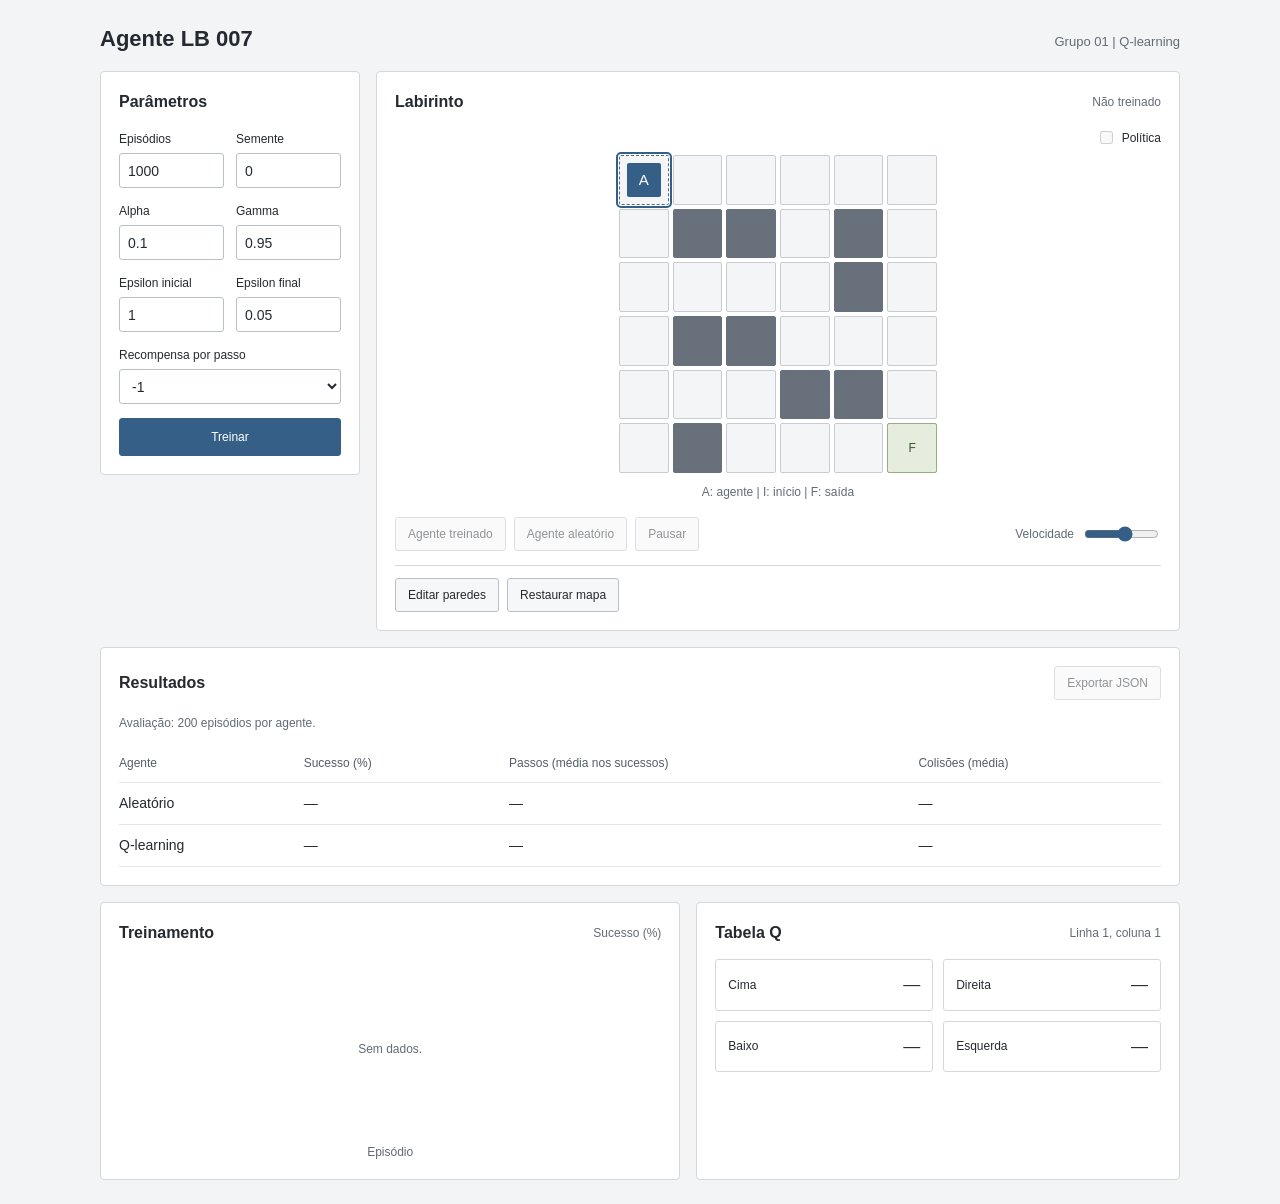
==== web/index.html @ 2b72aa5e "Adiciona interface do labirinto" ====
<!doctype html>
<html lang="pt-BR">
<head>
  <meta charset="UTF-8">
  <meta name="viewport" content="width=device-width, initial-scale=1">
  <title>Agente LB 007</title>
  <link rel="stylesheet" href="style.css">
  <script src="app.js" defer></script>
</head>
<body>
  <header><h1>Agente LB 007</h1><span>Grupo 01 | Q-learning</span></header>
  <main>
    <div class="workspace">
      <section class="panel controls">
        <h2>Parâmetros</h2>
        <form id="settings">
          <div class="field"><label for="episodes">Episódios</label><input id="episodes" type="number" min="1" max="5000" step="1" value="1000" required></div>
          <div class="field"><label for="seed">Semente</label><input id="seed" type="number" min="0" max="2147483647" step="1" value="0" required></div>
          <div class="field"><label for="alpha">Alpha</label><input id="alpha" type="number" min="0.001" max="1" step="any" value="0.1" required></div>
          <div class="field"><label for="gamma">Gamma</label><input id="gamma" type="number" min="0" max="0.999" step="any" value="0.95" required></div>
          <div class="field"><label for="epsilon_start">Epsilon inicial</label><input id="epsilon_start" type="number" min="0" max="1" step="any" value="1" required></div>
          <div class="field"><label for="epsilon_end">Epsilon final</label><input id="epsilon_end" type="number" min="0" max="1" step="any" value="0.05" required></div>
          <div class="field full"><label for="step_reward">Recompensa por passo</label><select id="step_reward"><option value="-1">-1</option><option value="-0.1">-0,1</option></select></div>
          <button class="primary full" id="train" type="submit">Treinar</button>
        </form>
        <p id="status" class="status" role="status" aria-live="polite"></p>
      </section>
      <section class="panel arena">
        <div class="section-title"><h2>Labirinto</h2><span id="model-state" class="muted">Não treinado</span></div>
        <div class="board-toolbar"><label class="checkbox"><input id="policy" type="checkbox" disabled> Política</label></div>
        <div id="board" class="board" aria-label="Labirinto"></div>
        <p class="legend">A: agente | I: início | F: saída</p>
        <div class="playbar">
          <button id="play-trained" disabled>Agente treinado</button>
          <button id="play-random" disabled>Agente aleatório</button>
          <button id="pause" disabled>Pausar</button>
          <label for="speed" class="speed-label">Velocidade <input id="speed" type="range" min="1" max="10" value="6"></label>
        </div>
        <p class="run-strip" id="run-status" role="status"></p>
        <div class="map-tools"><button id="edit" aria-pressed="false">Editar paredes</button><button id="reset">Restaurar mapa</button><span id="map-hint" class="muted"></span></div>
      </section>
    </div>
    <section class="panel comparison">
      <div class="section-title"><h2>Resultados</h2><button id="download" disabled>Exportar JSON</button></div>
      <p class="muted" id="evaluation-note">Avaliação: 200 episódios por agente.</p>
      <div class="table-scroll"><table class="metrics">
        <thead><tr><th>Agente</th><th>Sucesso (%)</th><th>Passos (média nos sucessos)</th><th>Colisões (média)</th></tr></thead>
        <tbody>
          <tr><th>Aleatório</th><td id="random-success">—</td><td id="random-steps">—</td><td id="random-collisions">—</td></tr>
          <tr><th>Q-learning</th><td id="trained-success">—</td><td id="trained-steps">—</td><td id="trained-collisions">—</td></tr>
        </tbody>
      </table></div>
      <p class="muted" id="takeaway"></p>
    </section>
    <div class="insights">
      <section class="panel learning">
        <div class="section-title"><h2>Treinamento</h2><span class="muted">Sucesso (%)</span></div>
        <div id="chart" class="chart"><p class="muted">Sem dados.</p></div>
        <p class="chart-axis">Episódio</p>
      </section>
      <section class="panel q-panel">
        <div class="section-title"><h2>Tabela Q</h2><span id="selected-state" class="muted">Linha 1, coluna 1</span></div>
        <div class="q-grid" id="q-values"></div>
        <p id="q-note" class="muted"></p>
      </section>
    </div>
  </main>
</body>
</html>
---- web/style.css ----
:root {
  color-scheme: light;
  --background: #f3f4f6;
  --surface: #fff;
  --border: #d4d8dd;
  --text: #252a30;
  --muted: #626b76;
  --accent: #365f88;
}

* { box-sizing: border-box; }
body { margin: 0; background: var(--background); color: var(--text); font: 14px/1.5 Arial, sans-serif; }
header, main { max-width: 1120px; margin: auto; }
header { display: flex; align-items: baseline; justify-content: space-between; gap: 16px; padding: 22px 20px 16px; }
header span { color: var(--muted); font-size: 13px; }
h1, h2, p { margin: 0; }
h1 { font-size: 22px; font-weight: 600; }
h2 { font-size: 16px; font-weight: 600; }
main { padding: 0 20px 24px; }
.workspace { display: grid; grid-template-columns: 260px minmax(0, 1fr); gap: 16px; align-items: start; }
.panel { background: var(--surface); border: 1px solid var(--border); border-radius: 4px; padding: 18px; }
.section-title { display: flex; justify-content: space-between; gap: 12px; align-items: center; margin-bottom: 14px; }
.muted, .legend, .chart-axis { color: var(--muted); font-size: 12px; }
.controls h2 { margin-bottom: 16px; }
form { display: grid; grid-template-columns: 1fr 1fr; gap: 14px 12px; }
.full { grid-column: 1 / -1; }
label { display: block; margin-bottom: 5px; font-size: 12px; }
input, select, button { font: inherit; }
input[type=number], select { width: 100%; min-width: 0; height: 35px; padding: 5px 8px; border: 1px solid #b8bfc7; border-radius: 3px; color: var(--text); background: #fff; }
button { color: var(--text); background: #f6f7f8; border: 1px solid #b8bfc7; border-radius: 3px; padding: 7px 12px; cursor: pointer; font-size: 12px; }
button:hover:not(:disabled) { background: #e9edf1; }
button:disabled { opacity: .5; cursor: not-allowed; }
button:focus-visible, input:focus-visible, select:focus-visible { outline: 2px solid var(--accent); outline-offset: 2px; }
.primary { background: var(--accent); border-color: var(--accent); color: white; padding: 9px 12px; }
.primary:hover:not(:disabled) { background: #284e73; }
.status { color: var(--muted); font-size: 12px; margin-top: 12px; }
.status:empty, #q-note:empty, #takeaway:empty, .run-strip:empty { display: none; }
.status.error { color: #a12d2d; }
.board-toolbar { display: flex; justify-content: flex-end; margin-bottom: 8px; }
.checkbox { display: flex; align-items: center; gap: 6px; margin: 0; }
.checkbox input, input[type=range] { accent-color: var(--accent); }
.board { display: grid; gap: 4px; width: min(100%, 318px); margin: auto; aspect-ratio: 1; }
.cell { position: relative; display: flex; align-items: center; justify-content: center; aspect-ratio: 1; padding: 0; border: 1px solid #c6ccd2; background: #f4f5f6; border-radius: 2px; color: #596674; font-size: 12px; }
.cell.wall { background: #68717b; border-color: #68717b; }
.cell.start { border: 1px dashed #526a81; }
.cell.goal { background: #e6eddf; border-color: #97ab83; color: #3c5830; }
.cell.visited { background: #dce7f0; }
.cell.selected { outline: 2px solid #365f88; outline-offset: 1px; z-index: 1; }
.cell.agent::after { content: 'A'; position: absolute; display: grid; place-items: center; width: 70%; height: 70%; color: #fff; background: #365f88; border-radius: 2px; font-size: 15px; }
.legend { text-align: center; margin-top: 10px; }
.playbar, .map-tools { display: flex; gap: 8px; align-items: center; flex-wrap: wrap; }
.playbar { margin-top: 16px; }
.speed-label { display: flex; align-items: center; gap: 8px; margin: 0 0 0 auto; color: var(--muted); }
.speed-label input { width: 75px; }
.run-strip { font-size: 12px; margin-top: 12px; }
.map-tools { border-top: 1px solid var(--border); padding-top: 12px; margin-top: 14px; }
.map-tools button[aria-pressed=true] { background: #dce7f0; border-color: var(--accent); }
.comparison { margin-top: 16px; }
.table-scroll { overflow-x: auto; }
.metrics { border-collapse: collapse; width: 100%; text-align: left; margin-top: 12px; }
.metrics th, .metrics td { padding: 10px 12px; border-bottom: 1px solid #e1e4e8; }
.metrics thead th { font-size: 12px; color: #535e69; font-weight: 500; }
.metrics tbody th { font-weight: 500; }
.metrics th:first-child { padding-left: 0; }
.metrics td { font-variant-numeric: tabular-nums; }
#takeaway { margin-top: 12px; }
.insights { display: grid; grid-template-columns: 1.2fr 1fr; gap: 16px; margin-top: 16px; }
.chart { height: 180px; display: flex; align-items: center; justify-content: center; }
.chart svg { display: block; width: 100%; height: 100%; }
.chart-axis { text-align: center; margin-top: 4px; }
.q-grid { display: grid; grid-template-columns: 1fr 1fr; gap: 10px; }
.q-value { border: 1px solid var(--border); border-radius: 3px; padding: 12px; display: flex; align-items: center; justify-content: space-between; gap: 8px; font-size: 12px; }
.q-value strong { font-size: 17px; font-weight: 500; font-variant-numeric: tabular-nums; }
.q-value.best { border-color: #8199ad; background: #edf3f8; }
#q-note { margin-top: 12px; }
@media (max-width: 880px) { .speed-label { margin-left: 0; } }
@media (max-width: 640px) {
  header { padding: 16px; align-items: center; }
  header h1 { font-size: 19px; }
  header span { font-size: 11px; }
  main { padding: 0 12px 20px; }
  .workspace, .insights { grid-template-columns: 1fr; }
  .panel { padding: 16px; }
  .metrics { min-width: 490px; }
  .speed-label { width: 100%; margin-top: 4px; }
}
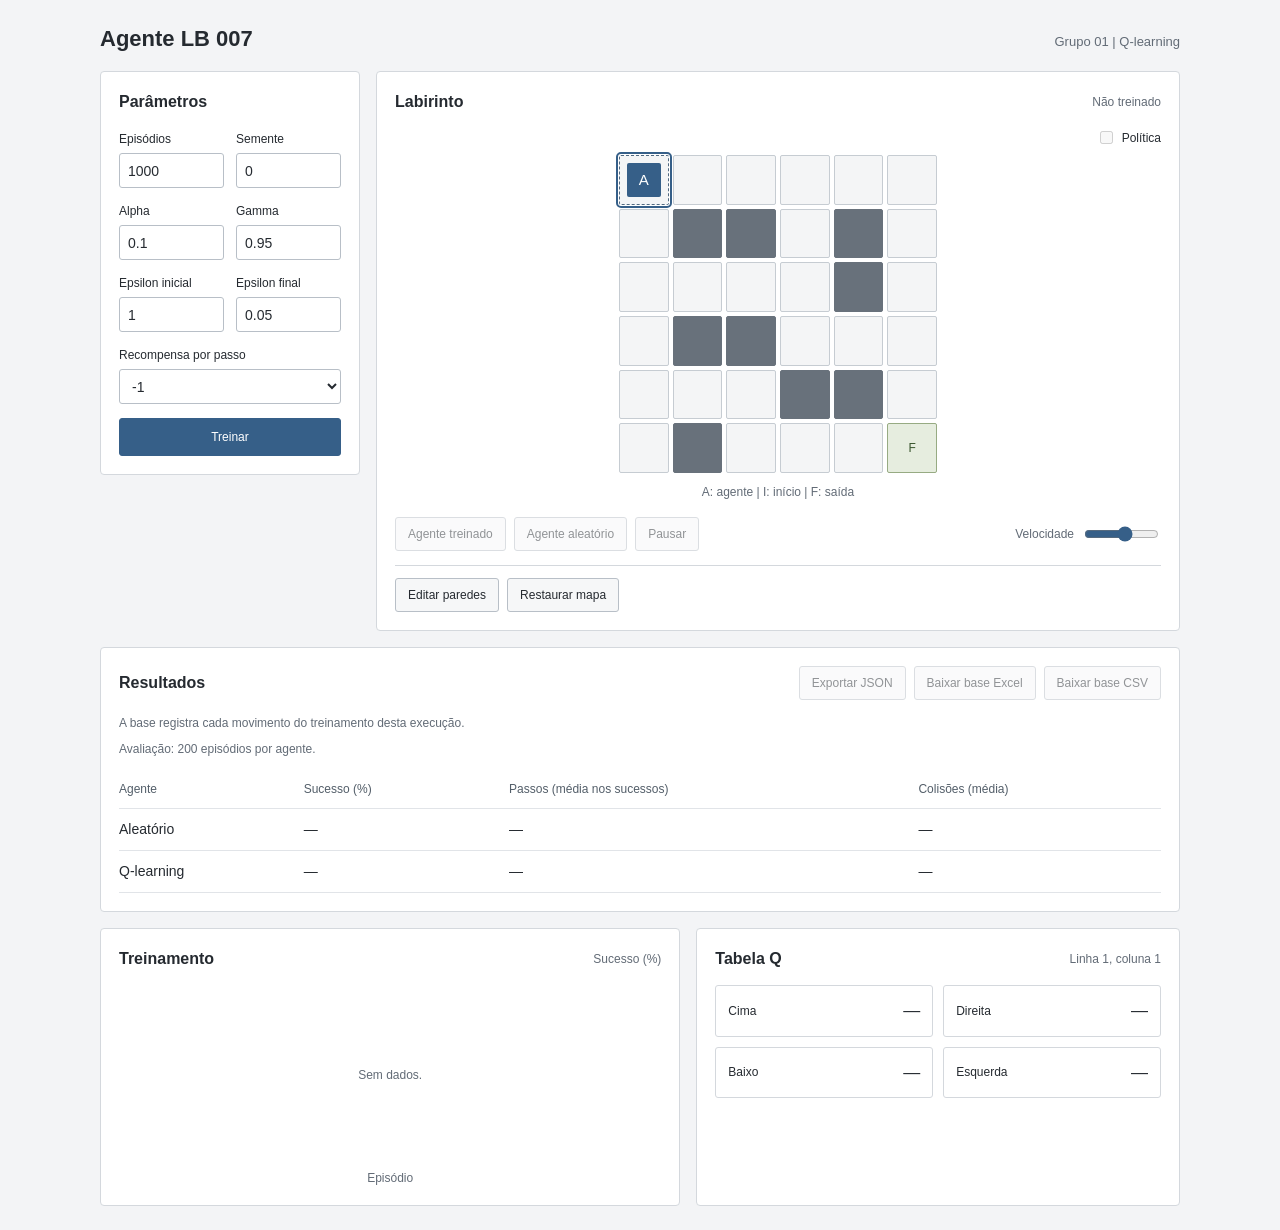
==== commit 92d4e50b: "Adiciona exportacao da base em Excel e CSV" ====
--- a/web/index.html
+++ b/web/index.html
@@ -41,7 +41,8 @@
       </section>
     </div>
     <section class="panel comparison">
-      <div class="section-title"><h2>Resultados</h2><button id="download" disabled>Exportar JSON</button></div>
+      <div class="section-title"><h2>Resultados</h2><div class="export-buttons"><button id="download" disabled>Exportar JSON</button><button id="download-xlsx" disabled>Baixar base Excel</button><button id="download-csv" disabled>Baixar base CSV</button></div></div>
+      <p class="muted" id="dataset-note">A base registra cada movimento do treinamento desta execução.</p>
       <p class="muted" id="evaluation-note">Avaliação: 200 episódios por agente.</p>
       <div class="table-scroll"><table class="metrics">
         <thead><tr><th>Agente</th><th>Sucesso (%)</th><th>Passos (média nos sucessos)</th><th>Colisões (média)</th></tr></thead>
--- a/web/style.css
+++ b/web/style.css
@@ -20,6 +20,9 @@
 .workspace { display: grid; grid-template-columns: 260px minmax(0, 1fr); gap: 16px; align-items: start; }
 .panel { background: var(--surface); border: 1px solid var(--border); border-radius: 4px; padding: 18px; }
 .section-title { display: flex; justify-content: space-between; gap: 12px; align-items: center; margin-bottom: 14px; }
+.export-buttons { display: flex; gap: 8px; flex-wrap: wrap; justify-content: flex-end; }
+.comparison > .section-title { flex-wrap: wrap; }
+#dataset-note { margin-bottom: 8px; }
 .muted, .legend, .chart-axis { color: var(--muted); font-size: 12px; }
 .controls h2 { margin-bottom: 16px; }
 form { display: grid; grid-template-columns: 1fr 1fr; gap: 14px 12px; }
